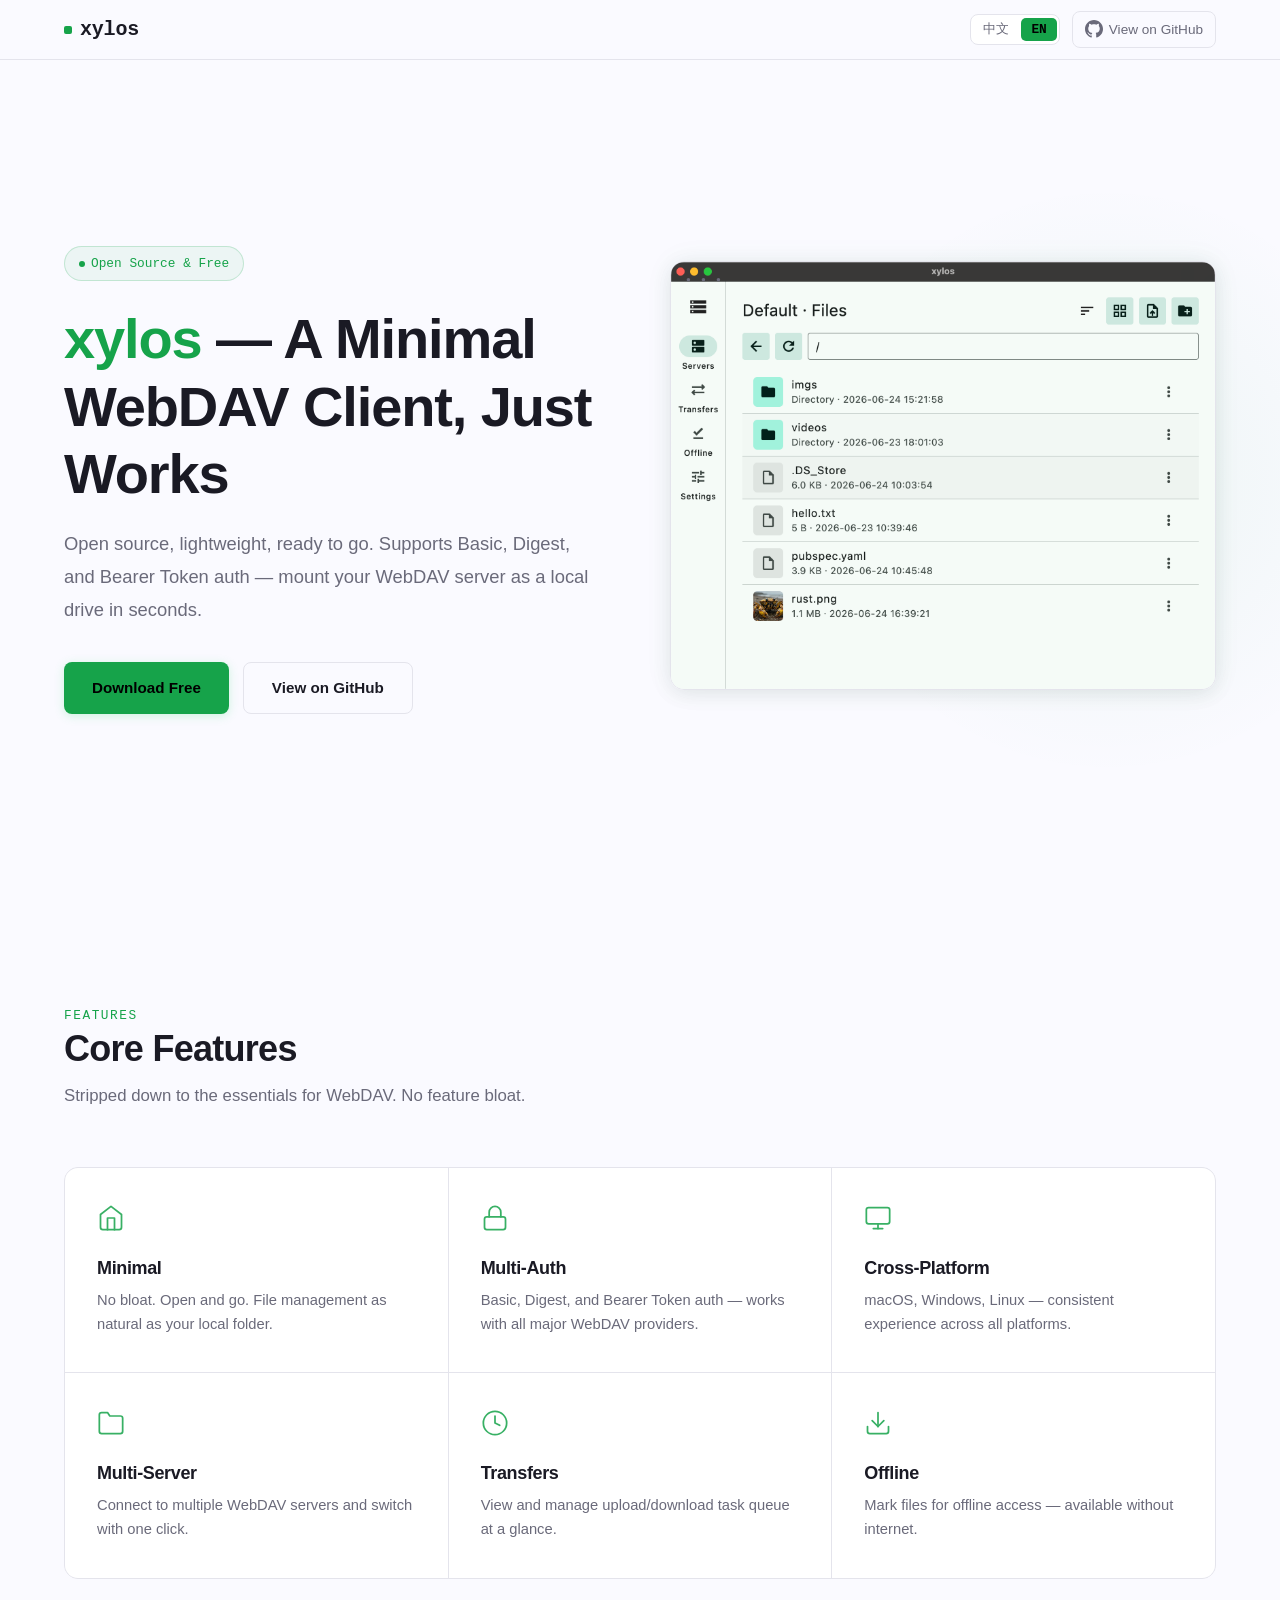
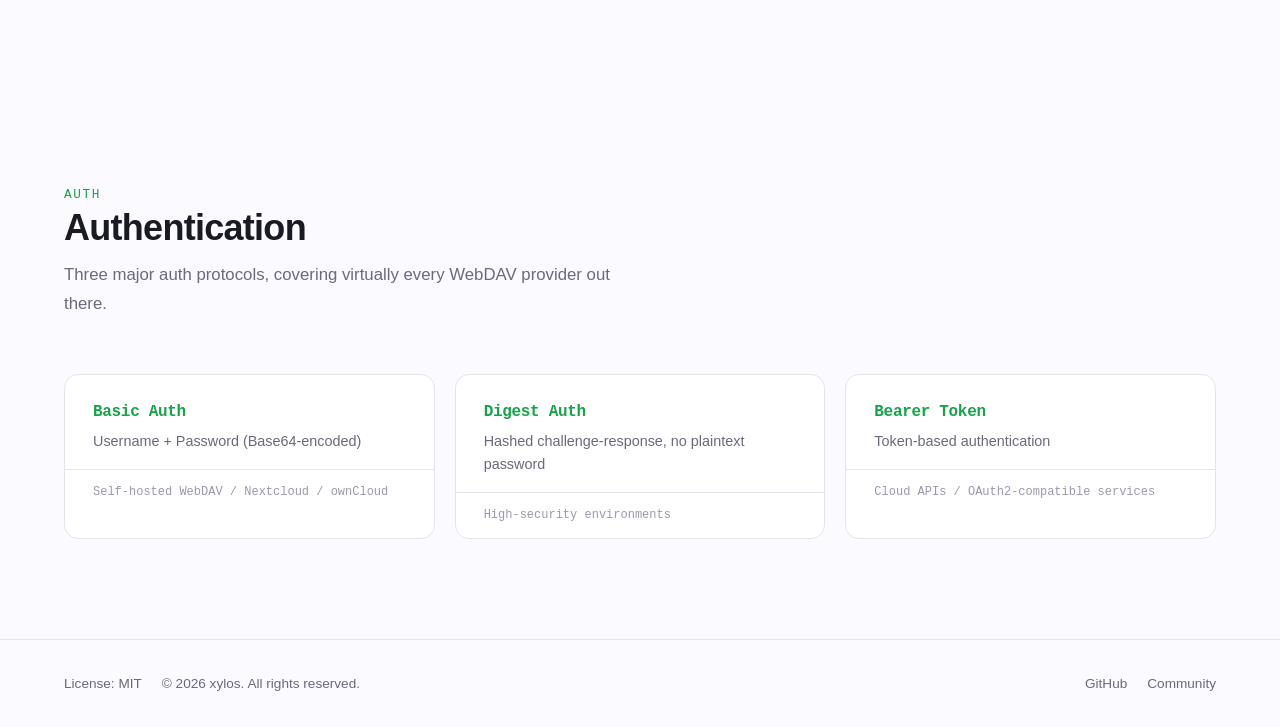
==== index.html @ a9bd8c50 "first commit" ====
<!DOCTYPE html>
<html lang="en">
<head>
  <meta charset="UTF-8">
  <meta name="viewport" content="width=device-width, initial-scale=1.0">
  <title>xylos — WebDAV Client</title>
  <script>
    (function() {
      var lang = (navigator.language || 'en').toLowerCase();
      var target = lang.startsWith('zh') ? '/zh/' : '/en/';
      window.location.replace(target);
    })();
  </script>
</head>
<body>
  <p>Redirecting to <a href="/en/">English</a> or <a href="/zh/">中文</a>…</p>
</body>
</html>
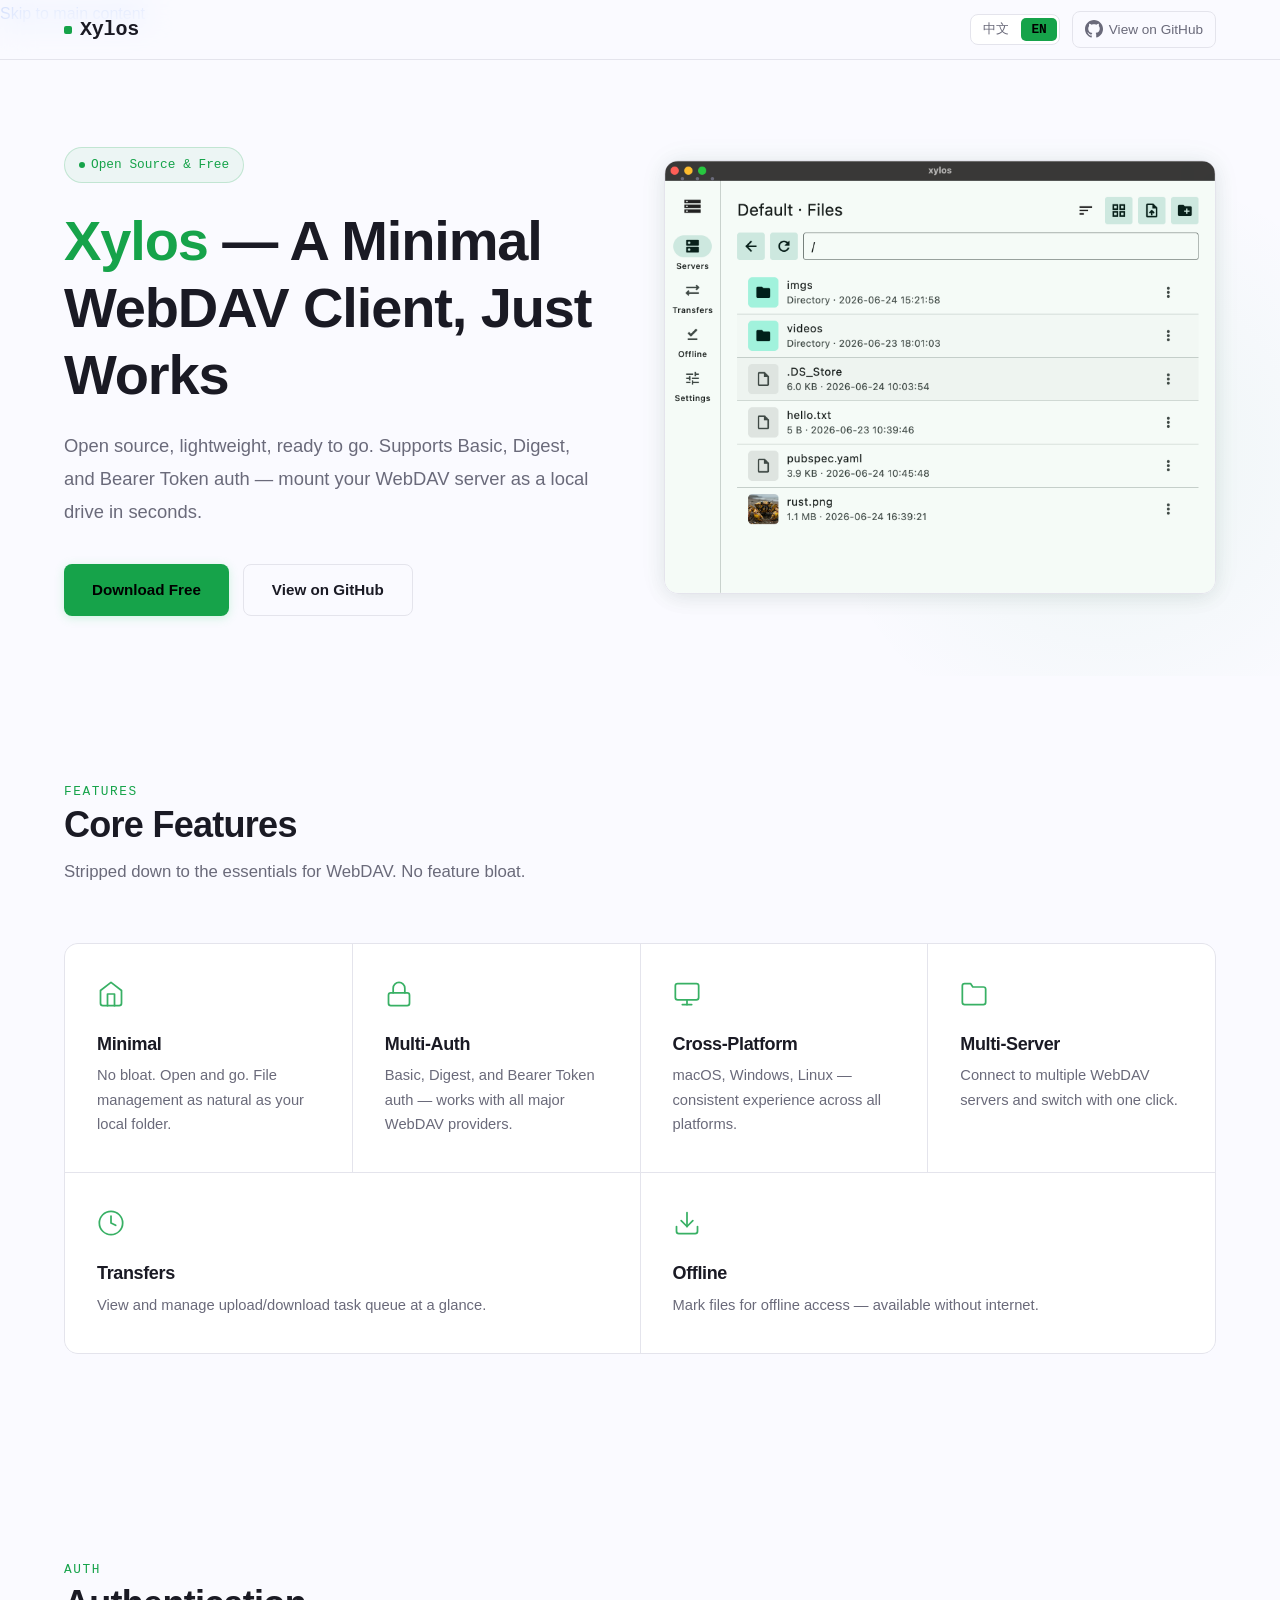
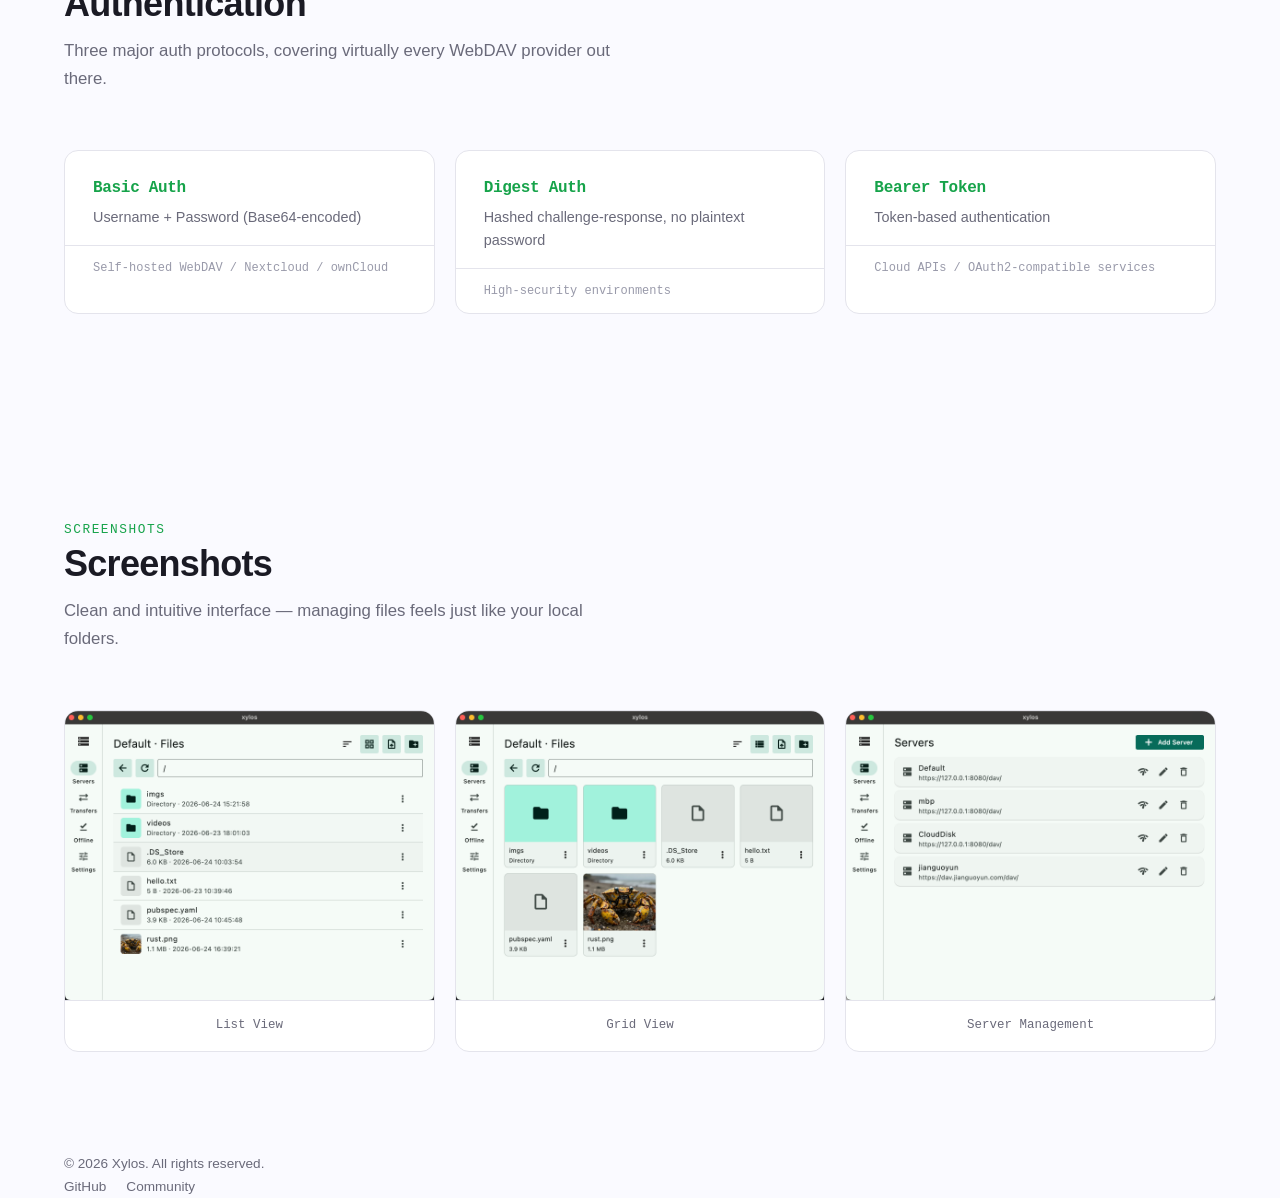
==== commit 4e2b114f: "feat: add icon" ====
--- a/index.html
+++ b/index.html
@@ -3,7 +3,7 @@
 <head>
   <meta charset="UTF-8">
   <meta name="viewport" content="width=device-width, initial-scale=1.0">
-  <title>xylos — WebDAV Client</title>
+  <title>Xylos — WebDAV Client</title>
   <script>
     (function() {
       var lang = (navigator.language || 'en').toLowerCase();
